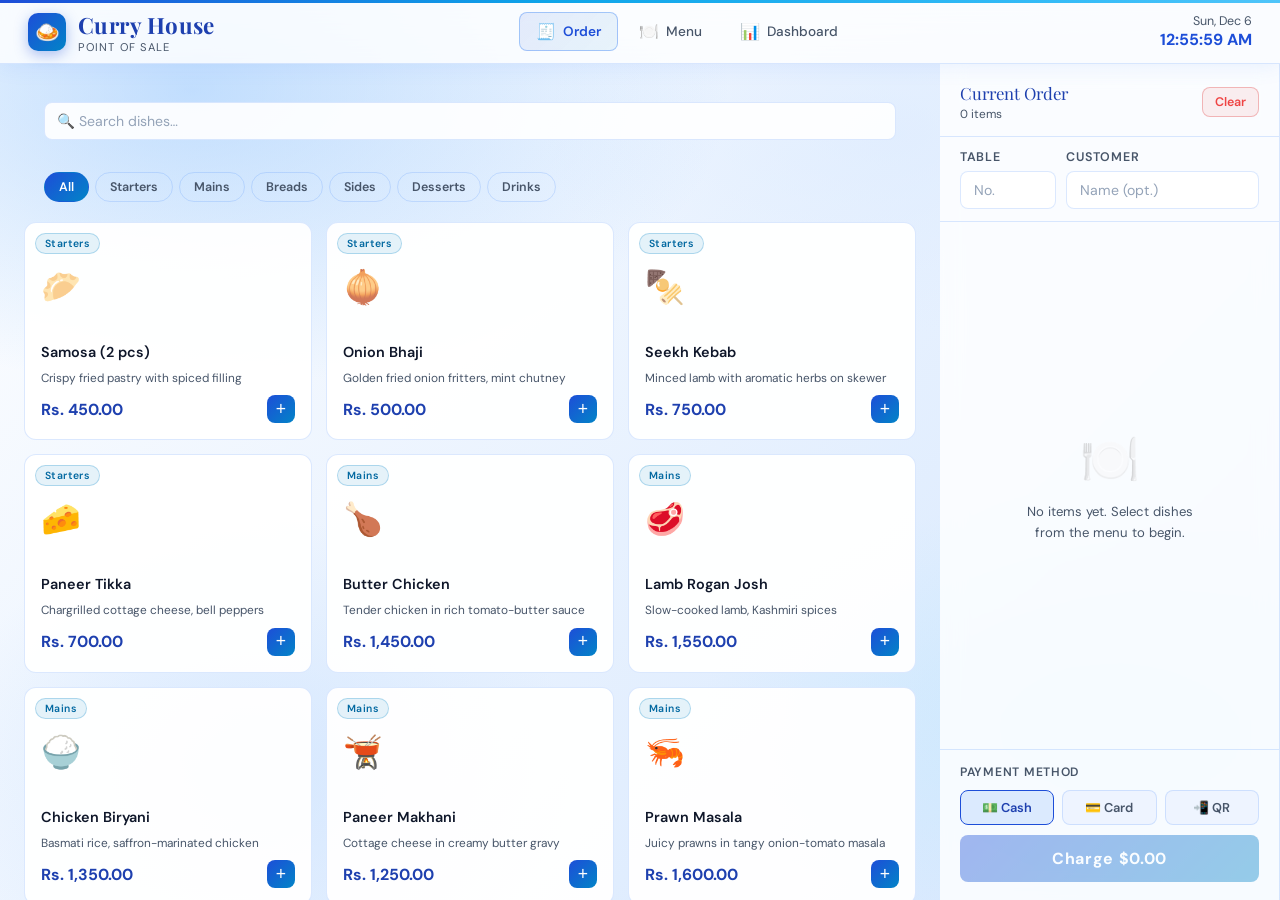
==== index.html @ 995d9253 "Initial commit" ====
<!DOCTYPE html>
<html lang="en">
<head>
  <meta charset="UTF-8" />
  <meta name="viewport" content="width=device-width, initial-scale=1.0" />
  <title>Curry House POS — Order</title>
  <link rel="stylesheet" href="styles.css" />
  <style>
    /* ── CATEGORY TABS ── */
    .cat-tabs {
      display: flex; gap: 6px; flex-wrap: wrap;
      padding: 18px 20px 0;
    }
    .cat-tab {
      padding: 6px 14px; border-radius: 20px;
      font-size: 0.78rem; font-weight: 600;
      cursor: pointer;
      border: 1px solid var(--border);
      color: var(--cream-dim);
      background: transparent;
      transition: all 0.18s;
      font-family: 'DM Sans', sans-serif;
    }
    .cat-tab:hover { background: var(--bg-hover); color: var(--cream); }
    .cat-tab.active {
      background: linear-gradient(135deg, var(--gold), var(--saffron));
      color: #fff; border-color: transparent;
    }

    /* ── SEARCH ── */
    .search-wrap { padding: 14px 20px; position: relative; }
    .search-wrap .icon {
      position: absolute; left: 33px; top: 50%; transform: translateY(-50%);
      font-size: 0.9rem; color: var(--gold-dim); pointer-events: none;
    }
    .search-wrap .input { padding-left: 34px; }

    /* ── MENU GRID ── */
    .menu-grid {
      display: grid;
      grid-template-columns: repeat(auto-fill, minmax(220px, 1fr));
      gap: 14px;
      padding: 4px 0 20px;
    }

    .menu-item-card {
      background: var(--bg-card);
      border: 1px solid var(--border);
      border-radius: var(--radius);
      padding: 16px;
      cursor: pointer;
      transition: all 0.2s;
      display: flex; flex-direction: column; gap: 8px;
      position: relative; overflow: hidden;
    }
    .menu-item-card:hover {
      border-color: var(--gold);
      background: var(--bg-hover);
      transform: translateY(-2px);
      box-shadow: 0 6px 24px rgba(212,146,10,0.15);
    }
    .menu-item-card.in-order { border-color: var(--saffron); }
    .menu-item-card.in-order::after {
      content: '✓'; position: absolute; top: 10px; right: 10px;
      width: 20px; height: 20px;
      background: var(--saffron); color: #fff;
      border-radius: 50%; font-size: 11px; font-weight: 700;
      display: flex; align-items: center; justify-content: center;
      text-align: center; line-height: 20px;
    }
    .item-emoji { font-size: 2rem; line-height: 3; }
    .item-name {
      font-weight: 600; color: var(--cream);
      font-size: 0.9rem; line-height: 1.3;
    }
    .item-desc { font-size: 0.74rem; color: var(--cream-dim); line-height: 1.5; }
    .item-footer {
      display: flex; align-items: center; justify-content: space-between;
      margin-top: auto;
    }
    .item-price { font-weight: 700; color: var(--gold-light); font-size: 1rem; }
    .item-add-btn {
      width: 28px; height: 28px; border-radius: 8px;
      background: linear-gradient(135deg, var(--gold), var(--saffron));
      border: none; color: #fff; font-size: 1.1rem;
      cursor: pointer; display: flex; align-items: center; justify-content: center;
      transition: all 0.18s;
    }
    .item-add-btn:hover { filter: brightness(1.15); transform: scale(1.1); }

    .no-results { text-align: center; padding: 60px 20px; color: var(--cream-dim); }
    .no-results .icon { font-size: 3rem; display: block; margin-bottom: 12px; }

    /* ── ORDER SIDEBAR ── */
    .order-header {
      padding: 18px 20px 14px;
      border-bottom: 1px solid var(--border);
      display: flex; align-items: center; justify-content: space-between;
    }
    .order-title {
      font-family: 'Playfair Display', serif;
      font-size: 1.05rem; color: var(--gold-light);
    }
    .order-meta {
      padding: 12px 20px;
      display: flex; gap: 10px;
      border-bottom: 1px solid var(--border);
    }
    .order-items {
      flex: 1; overflow-y: auto;
      padding: 12px 20px;
      display: flex; flex-direction: column; gap: 8px;
    }
    .order-empty {
      flex: 1; display: flex; flex-direction: column;
      align-items: center; justify-content: center;
      gap: 10px; color: var(--cream-dim); text-align: center;
    }
    .order-empty .icon { font-size: 3rem; opacity: 0.4; }
    .order-empty p { font-size: 0.82rem; max-width: 180px; line-height: 1.6; }

    .order-row {
      background: var(--bg-deep);
      border: 1px solid var(--border);
      border-radius: var(--radius-sm);
      padding: 10px 12px;
      display: flex; align-items: center; gap: 10px;
    }
    .order-row-name { flex: 1; font-size: 0.83rem; font-weight: 500; color: var(--cream); }
    .order-row-price { font-size: 0.83rem; color: var(--gold-light); font-weight: 600; min-width: 56px; text-align: right; }
    .qty-ctrl {
      display: flex; align-items: center; gap: 6px;
    }
    .qty-btn {
      width: 22px; height: 22px; border-radius: 6px;
      background: var(--bg-hover); border: 1px solid var(--border);
      color: var(--cream); font-size: 0.9rem; cursor: pointer;
      display: flex; align-items: center; justify-content: center;
      transition: all 0.15s;
    }
    .qty-btn:hover { background: var(--gold-dim); border-color: var(--gold); }
    .qty-val { min-width: 22px; text-align: center; font-weight: 700; font-size: 0.85rem; color: var(--cream); }

    /* ── TOTALS SECTION ── */
    .totals-section {
      padding: 14px 20px;
      border-top: 1px solid var(--border);
    }
    .totals-row {
      display: flex; align-items: center; justify-content: space-between;
      padding: 4px 0; font-size: 0.82rem;
    }
    .totals-row.main {
      padding: 10px 0 4px;
      border-top: 1px solid var(--border);
      font-family: 'Playfair Display', serif;
      font-size: 1.1rem; color: var(--gold-light);
    }
    .totals-row .lbl { color: var(--cream-dim); }
    .totals-row .val { font-weight: 600; }

    .pay-section {
      padding: 14px 20px 18px;
      display: flex; flex-direction: column; gap: 10px;
      border-top: 1px solid var(--border);
    }
    .pay-methods {
      display: flex; gap: 8px;
    }
    .pay-btn {
      flex: 1; padding: 8px 10px;
      border-radius: var(--radius-sm);
      border: 1px solid var(--border);
      background: var(--bg-deep);
      color: var(--cream-dim); font-size: 0.8rem; font-weight: 600;
      cursor: pointer; text-align: center;
      transition: all 0.18s;
      font-family: 'DM Sans', sans-serif;
    }
    .pay-btn:hover, .pay-btn.selected {
      background: var(--bg-hover);
      border-color: var(--gold);
      color: var(--gold-light);
    }

    .charge-btn {
      width: 100%; padding: 13px;
      background: linear-gradient(135deg, var(--gold), var(--saffron));
      border: none; border-radius: var(--radius-sm);
      color: #fff; font-size: 1rem; font-weight: 700;
      cursor: pointer; letter-spacing: 0.04em;
      font-family: 'DM Sans', sans-serif;
      transition: all 0.18s;
    }
    .charge-btn:hover { filter: brightness(1.1); transform: translateY(-1px); }
    .charge-btn:disabled { opacity: 0.4; pointer-events: none; }

    /* ── RECEIPT MODAL ── */
    .receipt {
      background: var(--bg-deep);
      border: 1px solid var(--border);
      border-radius: var(--radius-sm);
      padding: 18px;
      font-size: 0.82rem;
    }
    .receipt-title {
      text-align: center;
      font-family: 'Playfair Display', serif;
      font-size: 1.1rem; color: var(--gold-light);
      margin-bottom: 14px;
    }
    .receipt-row {
      display: flex; justify-content: space-between;
      padding: 3px 0;
    }
    .receipt-divider { border: none; border-top: 1px dashed var(--border-strong); margin: 10px 0; }
    .receipt-total { font-weight: 700; color: var(--gold-light); font-size: 1rem; }
  </style>
</head>
<body>

<!-- NAV -->
<nav class="topnav">
  <div class="brand">
    <div class="brand-icon">🍛</div>
    <div>
      <div class="brand-name">Curry House</div>
      <div class="brand-sub">Point of Sale</div>
    </div>
  </div>
  <div class="nav-links">
    <a href="index.html" class="nav-link active"><span class="icon">🧾</span> Order</a>
    <a href="menu.html"  class="nav-link"><span class="icon">🍽️</span> Menu</a>
    <a href="dashboard.html" class="nav-link"><span class="icon">📊</span> Dashboard</a>
  </div>
  <div class="nav-right">
    <div class="clock" id="clock"></div>
  </div>
</nav>

<div class="layout">

  <!-- ── MENU AREA ── -->
  <div class="main-area">

    <!-- Search -->
    <div class="search-wrap">
      <span class="icon">🔍</span>
      <input class="input" id="searchInput" type="text" placeholder="Search dishes…" />
    </div>

    <!-- Category Tabs -->
    <div class="cat-tabs" id="catTabs"></div>

    <!-- Grid -->
    <div style="padding: 16px 0 0;" id="menuGridWrap">
      <div class="menu-grid" id="menuGrid"></div>
    </div>

  </div>

  <!-- ── ORDER SIDEBAR ── -->
  <aside class="sidebar">

    <div class="order-header">
      <div>
        <div class="order-title">Current Order</div>
        <div style="font-size:0.74rem;color:var(--cream-dim);margin-top:2px;" id="orderItemCount">0 items</div>
      </div>
      <button class="btn btn-danger btn-sm" id="clearOrderBtn">Clear</button>
    </div>

    <div class="order-meta">
      <div class="input-group" style="flex:1">
        <label class="input-label">Table</label>
        <input class="input" id="tableInput" type="number" min="1" max="30" placeholder="No." />
      </div>
      <div class="input-group" style="flex:2">
        <label class="input-label">Customer</label>
        <input class="input" id="custInput" type="text" placeholder="Name (opt.)" />
      </div>
    </div>

    <div class="order-items" id="orderItems">
      <div class="order-empty">
        <span class="icon">🍽️</span>
        <p>No items yet. Select dishes from the menu to begin.</p>
      </div>
    </div>

    <div class="totals-section" id="totalsSection" style="display:none">
      <div class="totals-row"><span class="lbl">Subtotal</span><span class="val" id="tSubtotal">$0.00</span></div>
      <div class="totals-row"><span class="lbl">Service (10%)</span><span class="val" id="tService">$0.00</span></div>
      <div class="totals-row"><span class="lbl">Tax (15%)</span><span class="val" id="tTax">$0.00</span></div>
      <div class="totals-row main"><span>Total</span><span id="tTotal">$0.00</span></div>
    </div>

    <div class="pay-section">
      <div style="font-size:0.76rem;color:var(--cream-dim);font-weight:600;letter-spacing:0.06em;text-transform:uppercase;">Payment Method</div>
      <div class="pay-methods">
        <button class="pay-btn selected" data-method="Cash">💵 Cash</button>
        <button class="pay-btn" data-method="Card">💳 Card</button>
        <button class="pay-btn" data-method="QR">📲 QR</button>
      </div>
      <button class="charge-btn" id="chargeBtn" disabled>Charge $0.00</button>
    </div>

  </aside>
</div>

<!-- RECEIPT MODAL -->
<div class="modal-overlay" id="receiptModal">
  <div class="modal">
    <div class="modal-header">
      <div class="modal-title">Order Confirmed 🎉</div>
      <button class="btn-icon" id="closeReceiptBtn">✕</button>
    </div>
    <div class="receipt" id="receiptBody"></div>
    <div style="display:flex;gap:10px;margin-top:16px;">
      <button class="btn btn-outline" style="flex:1" id="printReceiptBtn">🖨️ Print</button>
      <button class="btn btn-gold" style="flex:1" id="newOrderBtn">+ New Order</button>
    </div>
  </div>
</div>

<div id="toast-container"></div>
<script src="app.js"></script>
<script>
  // ── STATE ──
  let menu       = loadMenu();
  let cart       = [];       // { ...menuItem, qty }
  let activeCat  = 'All';
  let payMethod  = 'Cash';
  let searchQ    = '';

  // ── INIT ──
  startClock(document.getElementById('clock'));
  renderCatTabs();
  renderMenu();

  // ── CATEGORY TABS ──
  function renderCatTabs() {
    const wrap = document.getElementById('catTabs');
    wrap.innerHTML = CATEGORIES.map(c => `
      <button class="cat-tab ${c === activeCat ? 'active' : ''}" data-cat="${c}">${c}</button>
    `).join('');
    wrap.querySelectorAll('.cat-tab').forEach(btn => {
      btn.onclick = () => {
        activeCat = btn.dataset.cat;
        renderCatTabs(); renderMenu();
      };
    });
  }

  // ── MENU GRID ──
  function renderMenu() {
    const grid = document.getElementById('menuGrid');
    let items = activeCat === 'All' ? menu : menu.filter(i => i.category === activeCat);
    if (searchQ) {
      const q = searchQ.toLowerCase();
      items = items.filter(i => i.name.toLowerCase().includes(q) || i.desc.toLowerCase().includes(q));
    }
    if (!items.length) {
      grid.innerHTML = `<div class="no-results" style="grid-column:1/-1"><span class="icon">🍽️</span>No dishes found</div>`;
      return;
    }
    grid.innerHTML = items.map(item => {
      const inCart = cart.some(c => c.id === item.id);
      return `
        <div class="menu-item-card ${inCart ? 'in-order' : ''}" data-id="${item.id}">
          <div class="item-emoji">${item.emoji}</div>
          <div class="item-name">${item.name}</div>
          <div class="item-desc">${item.desc}</div>
          <div class="item-footer">
            <div class="item-price">${fmt(item.price)}</div>
            <button class="item-add-btn" data-id="${item.id}" title="Add to order">+</button>
          </div>
          <span class="badge badge-saffron" style="position:absolute;top:10px;left:10px;font-size:0.65rem;">${item.category}</span>
        </div>`;
    }).join('');

    grid.querySelectorAll('.item-add-btn').forEach(btn => {
      btn.onclick = e => { e.stopPropagation(); addToCart(parseInt(btn.dataset.id)); };
    });
    grid.querySelectorAll('.menu-item-card').forEach(card => {
      card.onclick = () => addToCart(parseInt(card.dataset.id));
    });
  }

  // ── CART ──
  function addToCart(id) {
    const item = menu.find(m => m.id === id);
    if (!item) return;
    const existing = cart.find(c => c.id === id);
    if (existing) { existing.qty++; }
    else { cart.push({ ...item, qty: 1 }); }
    renderCart(); renderMenu();
    showToast(`${item.name} added`, 'success');
  }

  function updateQty(id, delta) {
    const idx = cart.findIndex(c => c.id === id);
    if (idx === -1) return;
    cart[idx].qty += delta;
    if (cart[idx].qty <= 0) cart.splice(idx, 1);
    renderCart(); renderMenu();
  }

  function renderCart() {
    const container = document.getElementById('orderItems');
    const totalsEl  = document.getElementById('totalsSection');
    const chargeBtn = document.getElementById('chargeBtn');
    const countEl   = document.getElementById('orderItemCount');

    const totalQty = cart.reduce((s, i) => s + i.qty, 0);
    countEl.textContent = totalQty + ' item' + (totalQty !== 1 ? 's' : '');

    if (!cart.length) {
      container.innerHTML = `<div class="order-empty"><span class="icon">🍽️</span><p>No items yet. Select dishes from the menu to begin.</p></div>`;
      totalsEl.style.display = 'none';
      chargeBtn.disabled = true;
      chargeBtn.textContent = 'Charge $0.00';
      return;
    }

    container.innerHTML = cart.map(item => `
      <div class="order-row">
        <span style="font-size:1.1rem;">${item.emoji}</span>
        <div class="order-row-name">${item.name}</div>
        <div class="qty-ctrl">
          <button class="qty-btn" data-id="${item.id}" data-d="-1">−</button>
          <span class="qty-val">${item.qty}</span>
          <button class="qty-btn" data-id="${item.id}" data-d="1">+</button>
        </div>
        <div class="order-row-price">${fmt(item.price * item.qty)}</div>
      </div>
    `).join('');

    container.querySelectorAll('.qty-btn').forEach(btn => {
      btn.onclick = () => updateQty(parseInt(btn.dataset.id), parseInt(btn.dataset.d));
    });

    const { subtotal, tax, service, total } = calcOrderTotals(cart);
    document.getElementById('tSubtotal').textContent = fmt(subtotal);
    document.getElementById('tService').textContent  = fmt(service);
    document.getElementById('tTax').textContent      = fmt(tax);
    document.getElementById('tTotal').textContent    = fmt(total);
    totalsEl.style.display = 'block';
    chargeBtn.disabled = false;
    chargeBtn.textContent = `Charge ${fmt(total)}`;
  }

  // ── PAYMENT ──
  document.querySelectorAll('.pay-btn').forEach(btn => {
    btn.onclick = () => {
      payMethod = btn.dataset.method;
      document.querySelectorAll('.pay-btn').forEach(b => b.classList.remove('selected'));
      btn.classList.add('selected');
    };
  });

  document.getElementById('clearOrderBtn').onclick = () => {
    if (!cart.length) return;
    cart = []; renderCart(); renderMenu();
    showToast('Order cleared');
  };

  document.getElementById('chargeBtn').onclick = () => {
    if (!cart.length) return;
    processOrder();
  };

  function processOrder() {
    const { subtotal, tax, service, total } = calcOrderTotals(cart);
    const tableNo = document.getElementById('tableInput').value || '—';
    const customer = document.getElementById('custInput').value || 'Walk-in';
    const orderId = generateOrderId();

    const order = {
      id: orderId,
      items: cart.map(i => ({ ...i })),
      subtotal, tax, service, total,
      tableNo, customer,
      payMethod,
      status: 'Completed',
      createdAt: new Date().toISOString(),
    };

    const orders = loadOrders();
    orders.push(order);
    saveOrders(orders);

    // Show receipt
    showReceipt(order);
  }

  function showReceipt(order) {
    const body = document.getElementById('receiptBody');
    const rows = order.items.map(i =>
      `<div class="receipt-row"><span>${i.emoji} ${i.name} ×${i.qty}</span><span>${fmt(i.price * i.qty)}</span></div>`
    ).join('');

    body.innerHTML = `
      <div class="receipt-title">🍛 Curry House</div>
      <div style="text-align:center;font-size:0.74rem;color:var(--cream-dim);margin-bottom:14px;">
        Order #${order.id} &nbsp;|&nbsp; Table ${order.tableNo} &nbsp;|&nbsp; ${new Date(order.createdAt).toLocaleTimeString()}
      </div>
      ${rows}
      <hr class="receipt-divider" />
      <div class="receipt-row"><span style="color:var(--cream-dim)">Subtotal</span><span>${fmt(order.subtotal)}</span></div>
      <div class="receipt-row"><span style="color:var(--cream-dim)">Service (10%)</span><span>${fmt(order.service)}</span></div>
      <div class="receipt-row"><span style="color:var(--cream-dim)">Tax (15%)</span><span>${fmt(order.tax)}</span></div>
      <hr class="receipt-divider" />
      <div class="receipt-row receipt-total"><span>TOTAL</span><span>${fmt(order.total)}</span></div>
      <div style="text-align:center;margin-top:14px;font-size:0.74rem;color:var(--cream-dim);">Paid via ${order.payMethod} &nbsp;•&nbsp; Thank you! 🙏</div>
    `;

    document.getElementById('receiptModal').classList.add('open');
  }

  document.getElementById('closeReceiptBtn').onclick =
  document.getElementById('newOrderBtn').onclick = () => {
    document.getElementById('receiptModal').classList.remove('open');
    cart = [];
    document.getElementById('tableInput').value = '';
    document.getElementById('custInput').value  = '';
    renderCart(); renderMenu();
    showToast('Ready for new order', 'success');
  };

  document.getElementById('printReceiptBtn').onclick = () => window.print();

  // ── SEARCH ──
  document.getElementById('searchInput').oninput = e => {
    searchQ = e.target.value.trim();
    renderMenu();
  };

  // ── INITIAL RENDER ──
  renderCart();
</script>
</body>
</html>
---- styles.css ----
@import url('https://fonts.googleapis.com/css2?family=Playfair+Display:ital,wght@0,400;0,600;0,700;1,400&family=DM+Sans:wght@300;400;500;600&display=swap');

/* ═══════════════════════════════════════════
   CURRY HOUSE POS — WHITE & BLUE THEME
═══════════════════════════════════════════ */

:root {
  --bg-deep:       #eef4ff;
  --bg-panel:      rgba(255,255,255,0.88);
  --bg-card:       rgba(255,255,255,0.95);
  --bg-hover:      #dbeafe;
  --gold:          #1d4ed8;
  --gold-light:    #1e40af;
  --gold-dim:      #93c5fd;
  --saffron:       #0284c7;
  --saffron-light: #0ea5e9;
  --cream:         #0f172a;
  --cream-dim:     #475569;
  --red:           #dc2626;
  --red-light:     #ef4444;
  --green:         #16a34a;
  --green-light:   #22c55e;
  --border:        rgba(59,130,246,0.18);
  --border-strong: rgba(59,130,246,0.40);
  --shadow:        0 8px 32px rgba(59,130,246,0.14);
  --radius:        12px;
  --radius-sm:     8px;
}

*, *::before, *::after { box-sizing: border-box; margin: 0; padding: 0; }

/* ── ANIMATED BACKGROUND ── */
body {
  color: var(--cream);
  font-family: 'DM Sans', sans-serif;
  font-size: 14px;
  min-height: 100vh;
  position: relative;
  overflow-x: hidden;
  background: #e8f0fe;
}

body::before {
  content: '';
  position: fixed; inset: 0; z-index: -2;
  background: linear-gradient(
    135deg,
    #ffffff 0%,
    #dbeafe 20%,
    #bfdbfe 40%,
    #eff6ff 55%,
    #e0f2fe 70%,
    #dbeafe 85%,
    #ffffff 100%
  );
  background-size: 400% 400%;
  animation: gradientFlow 12s ease infinite;
}

body::after {
  content: '';
  position: fixed; inset: 0; z-index: -1;
  background:
    radial-gradient(ellipse 70% 55% at 15% 10%,  rgba(147,197,253,0.55) 0%, transparent 60%),
    radial-gradient(ellipse 55% 45% at 85% 80%,  rgba(186,230,253,0.50) 0%, transparent 55%),
    radial-gradient(ellipse 50% 40% at 70% 15%,  rgba(219,234,254,0.60) 0%, transparent 55%),
    radial-gradient(ellipse 45% 50% at 20% 85%,  rgba(191,219,254,0.45) 0%, transparent 55%);
  animation: blobDrift 18s ease-in-out infinite alternate;
}

@keyframes gradientFlow {
  0%   { background-position: 0% 50%; }
  50%  { background-position: 100% 50%; }
  100% { background-position: 0% 50%; }
}

@keyframes blobDrift {
  0%   { transform: scale(1)    translate(0px,   0px); }
  25%  { transform: scale(1.06) translate(18px, -14px); }
  50%  { transform: scale(0.96) translate(-10px, 20px); }
  75%  { transform: scale(1.04) translate(-22px,-10px); }
  100% { transform: scale(1)    translate(12px,  14px); }
}

/* Floating bubbles */
.bubble {
  position: fixed; border-radius: 50%; pointer-events: none; z-index: -1;
  background: radial-gradient(circle at 30% 30%, rgba(255,255,255,0.8), rgba(147,197,253,0.25));
  border: 1px solid rgba(147,197,253,0.40);
  animation: bubbleRise linear infinite;
}
@keyframes bubbleRise {
  0%   { transform: translateY(110vh) scale(1)    rotate(0deg);   opacity: 0; }
  8%   { opacity: 0.9; }
  92%  { opacity: 0.9; }
  100% { transform: translateY(-12vh) scale(1.1) rotate(360deg); opacity: 0; }
}

/* Rainbow shimmer bar at the very top */
.wave-bar {
  position: fixed; top: 0; left: 0; right: 0;
  height: 3px; z-index: 9999; overflow: hidden;
}
.wave-bar::before {
  content: '';
  display: block; height: 100%;
  background: linear-gradient(90deg,
    #1d4ed8, #0ea5e9, #38bdf8, #7dd3fc,
    #60a5fa, #3b82f6, #0284c7, #1d4ed8);
  background-size: 300% 100%;
  animation: waveSlide 2.5s linear infinite;
}
@keyframes waveSlide {
  0%   { background-position: 0% 0%; }
  100% { background-position: 300% 0%; }
}

/* ── TOP NAV ── */
.topnav {
  display: flex; align-items: center; justify-content: space-between;
  padding: 0 28px; height: 64px;
  background: rgba(255,255,255,0.80);
  border-bottom: 1px solid var(--border);
  position: sticky; top: 0; z-index: 100;
  backdrop-filter: blur(18px);
  -webkit-backdrop-filter: blur(18px);
  box-shadow: 0 2px 20px rgba(59,130,246,0.10);
}

.brand { display: flex; align-items: center; gap: 12px; }
.brand-icon {
  width: 38px; height: 38px;
  background: linear-gradient(135deg, #1d4ed8, #0284c7);
  border-radius: 10px;
  display: flex; align-items: center; justify-content: center;
  font-size: 20px;
  box-shadow: 0 4px 14px rgba(29,78,216,0.35);
  animation: pulseGlow 3s ease-in-out infinite;
}
@keyframes pulseGlow {
  0%, 100% { box-shadow: 0 4px 14px rgba(29,78,216,0.35); }
  50%       { box-shadow: 0 4px 22px rgba(29,78,216,0.60); }
}
.brand-name {
  font-family: 'Playfair Display', serif;
  font-size: 1.4rem; font-weight: 700;
  color: var(--gold-light); letter-spacing: 0.02em;
}
.brand-sub { font-size: 0.7rem; color: var(--cream-dim); letter-spacing: 0.1em; text-transform: uppercase; }

.nav-links { display: flex; gap: 4px; }
.nav-link {
  display: flex; align-items: center; gap: 7px;
  padding: 8px 16px; border-radius: var(--radius-sm);
  color: var(--cream-dim); text-decoration: none;
  font-weight: 500; font-size: 0.85rem;
  transition: all 0.2s; border: 1px solid transparent;
}
.nav-link:hover {
  background: var(--bg-hover);
  color: var(--gold); border-color: var(--border);
}
.nav-link.active {
  background: linear-gradient(135deg, rgba(29,78,216,0.1), rgba(2,132,199,0.08));
  color: var(--gold); border-color: var(--border-strong); font-weight: 600;
}
.nav-link .icon { font-size: 1rem; }

.nav-right { display: flex; align-items: center; gap: 14px; }
.clock { font-family: 'DM Sans', sans-serif; font-size: 0.78rem; color: var(--cream-dim); text-align: right; }
.clock .time { font-size: 1rem; color: var(--gold); font-weight: 700; }

/* ── LAYOUT ── */
.layout { display: flex; height: calc(100vh - 64px); }
.sidebar {
  width: 340px; min-width: 340px;
  background: rgba(255,255,255,0.82);
  border-right: 1px solid var(--border);
  display: flex; flex-direction: column;
  backdrop-filter: blur(12px);
  -webkit-backdrop-filter: blur(12px);
}
.main-area { flex: 1; overflow-y: auto; padding: 24px; }

/* ── SCROLLBAR ── */
::-webkit-scrollbar { width: 5px; height: 5px; }
::-webkit-scrollbar-track { background: rgba(219,234,254,0.4); }
::-webkit-scrollbar-thumb { background: var(--gold-dim); border-radius: 4px; }

/* ── BUTTONS ── */
.btn {
  display: inline-flex; align-items: center; gap: 6px;
  padding: 9px 18px; border-radius: var(--radius-sm);
  font-family: 'DM Sans', sans-serif;
  font-size: 0.85rem; font-weight: 600;
  cursor: pointer; border: none; transition: all 0.18s;
}
.btn-gold {
  background: linear-gradient(135deg, #1d4ed8, #0284c7);
  color: #fff;
  box-shadow: 0 3px 12px rgba(29,78,216,0.30);
}
.btn-gold:hover { filter: brightness(1.1); transform: translateY(-1px); box-shadow: 0 6px 20px rgba(29,78,216,0.38); }
.btn-outline {
  background: rgba(255,255,255,0.80);
  border: 1px solid var(--border-strong); color: var(--gold);
}
.btn-outline:hover { background: var(--bg-hover); }
.btn-danger {
  background: rgba(220,38,38,0.07);
  border: 1px solid rgba(220,38,38,0.28); color: var(--red-light);
}
.btn-danger:hover { background: rgba(220,38,38,0.14); }
.btn-sm { padding: 6px 12px; font-size: 0.78rem; }
.btn-icon {
  padding: 7px; border-radius: 8px;
  background: rgba(255,255,255,0.7); border: 1px solid var(--border);
  color: var(--cream-dim); cursor: pointer; transition: all 0.18s;
}
.btn-icon:hover { background: var(--bg-hover); color: var(--gold); border-color: var(--border-strong); }

/* ── CARDS ── */
.card {
  background: rgba(255,255,255,0.88);
  border: 1px solid var(--border); border-radius: var(--radius);
  padding: 20px;
  backdrop-filter: blur(8px); -webkit-backdrop-filter: blur(8px);
  box-shadow: 0 2px 12px rgba(59,130,246,0.07);
  transition: box-shadow 0.2s, transform 0.2s;
}
.card:hover { box-shadow: 0 6px 24px rgba(59,130,246,0.13); }
.card-header { display: flex; align-items: center; justify-content: space-between; margin-bottom: 16px; }
.card-title { font-family: 'Playfair Display', serif; font-size: 1rem; font-weight: 600; color: var(--gold-light); }

/* ── INPUTS ── */
.input-group { display: flex; flex-direction: column; gap: 6px; }
.input-label { font-size: 0.78rem; font-weight: 600; color: var(--cream-dim); letter-spacing: 0.06em; text-transform: uppercase; }
.input {
  background: rgba(255,255,255,0.90); border: 1px solid var(--border);
  border-radius: var(--radius-sm); color: var(--cream);
  font-family: 'DM Sans', sans-serif; font-size: 0.88rem;
  padding: 9px 13px; outline: none;
  transition: border-color 0.18s, box-shadow 0.18s; width: 100%;
}
.input:focus { border-color: var(--gold); box-shadow: 0 0 0 3px rgba(29,78,216,0.10); }
.input::placeholder { color: #94a3b8; }
select.input option { background: #fff; color: var(--cream); }

/* ── BADGE ── */
.badge {
  display: inline-flex; align-items: center;
  padding: 3px 9px; border-radius: 20px;
  font-size: 0.72rem; font-weight: 600; letter-spacing: 0.04em;
}
.badge-gold    { background: rgba(29,78,216,0.10);  color: #1d4ed8; border: 1px solid rgba(29,78,216,0.22); }
.badge-green   { background: rgba(22,163,74,0.10);  color: #15803d; border: 1px solid rgba(22,163,74,0.25); }
.badge-red     { background: rgba(220,38,38,0.10);  color: #dc2626; border: 1px solid rgba(220,38,38,0.22); }
.badge-saffron { background: rgba(2,132,199,0.10);  color: #0369a1; border: 1px solid rgba(2,132,199,0.25); }

/* ── DIVIDER ── */
.divider { height: 1px; background: var(--border); margin: 16px 0; }

/* ── TOAST ── */
#toast-container {
  position: fixed; bottom: 28px; right: 28px;
  display: flex; flex-direction: column; gap: 8px; z-index: 9999;
}
.toast {
  background: rgba(255,255,255,0.96);
  border: 1px solid var(--border-strong);
  border-left: 4px solid var(--gold);
  border-radius: var(--radius-sm); padding: 12px 18px;
  color: var(--cream); font-size: 0.85rem;
  animation: slideUp 0.3s ease; min-width: 240px;
  box-shadow: 0 6px 24px rgba(59,130,246,0.16);
  backdrop-filter: blur(8px);
}
.toast.success { border-left-color: var(--green); }
.toast.error   { border-left-color: var(--red); }
@keyframes slideUp {
  from { opacity: 0; transform: translateY(16px); }
  to   { opacity: 1; transform: translateY(0); }
}

/* ── MODAL ── */
.modal-overlay {
  position: fixed; inset: 0;
  background: rgba(15,23,42,0.28); backdrop-filter: blur(6px);
  z-index: 200; display: flex; align-items: center; justify-content: center;
  opacity: 0; pointer-events: none; transition: opacity 0.2s;
}
.modal-overlay.open { opacity: 1; pointer-events: all; }
.modal {
  background: rgba(255,255,255,0.98);
  border: 1px solid var(--border-strong); border-radius: 16px;
  padding: 28px; width: 480px; max-width: 95vw;
  transform: scale(0.95); transition: transform 0.2s;
  box-shadow: 0 20px 60px rgba(29,78,216,0.18);
}
.modal-overlay.open .modal { transform: scale(1); }
.modal-header { display: flex; align-items: center; justify-content: space-between; margin-bottom: 22px; }
.modal-title { font-family: 'Playfair Display', serif; font-size: 1.2rem; color: var(--gold-light); }

/* ── STAT CARD ── */
.stat-card {
  background: rgba(255,255,255,0.90); border: 1px solid var(--border);
  border-radius: var(--radius); padding: 20px 22px;
  display: flex; flex-direction: column; gap: 8px;
  position: relative; overflow: hidden;
  backdrop-filter: blur(8px);
  box-shadow: 0 2px 12px rgba(59,130,246,0.08);
  transition: transform 0.2s, box-shadow 0.2s;
}
.stat-card:hover { transform: translateY(-3px); box-shadow: 0 10px 30px rgba(59,130,246,0.16); }
.stat-card::before {
  content: ''; position: absolute; top: 0; left: 0; right: 0; height: 3px;
  background: linear-gradient(90deg, #1d4ed8, #0ea5e9, #38bdf8);
  background-size: 200% 100%;
  animation: shimmerBar 3s linear infinite;
}
@keyframes shimmerBar {
  0%   { background-position: 0% 0%; }
  100% { background-position: 200% 0%; }
}
.stat-label { font-size: 0.72rem; color: var(--cream-dim); letter-spacing: 0.08em; text-transform: uppercase; font-weight: 600; }
.stat-value { font-family: 'Playfair Display', serif; font-size: 1.9rem; font-weight: 700; color: var(--gold); }
.stat-sub   { font-size: 0.78rem; color: var(--cream-dim); }
.stat-icon  { position: absolute; right: 18px; top: 50%; transform: translateY(-50%); font-size: 2.4rem; opacity: 0.07; }
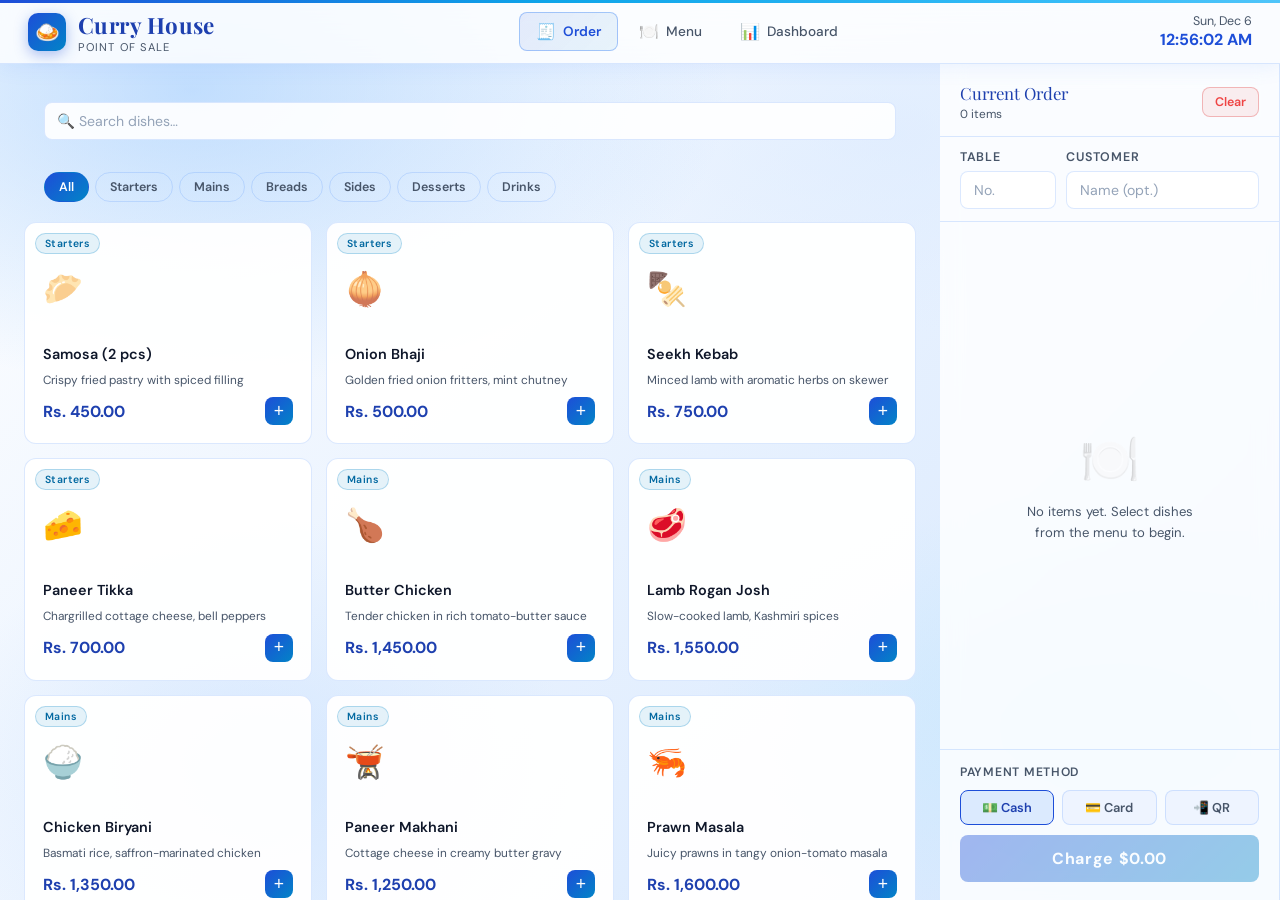
==== commit a956a1c1: "Initial commit" ====
--- a/index.html
+++ b/index.html
@@ -47,7 +47,7 @@
       background: var(--bg-card);
       border: 1px solid var(--border);
       border-radius: var(--radius);
-      padding: 16px;
+      padding: 18px;
       cursor: pointer;
       transition: all 0.2s;
       display: flex; flex-direction: column; gap: 8px;
